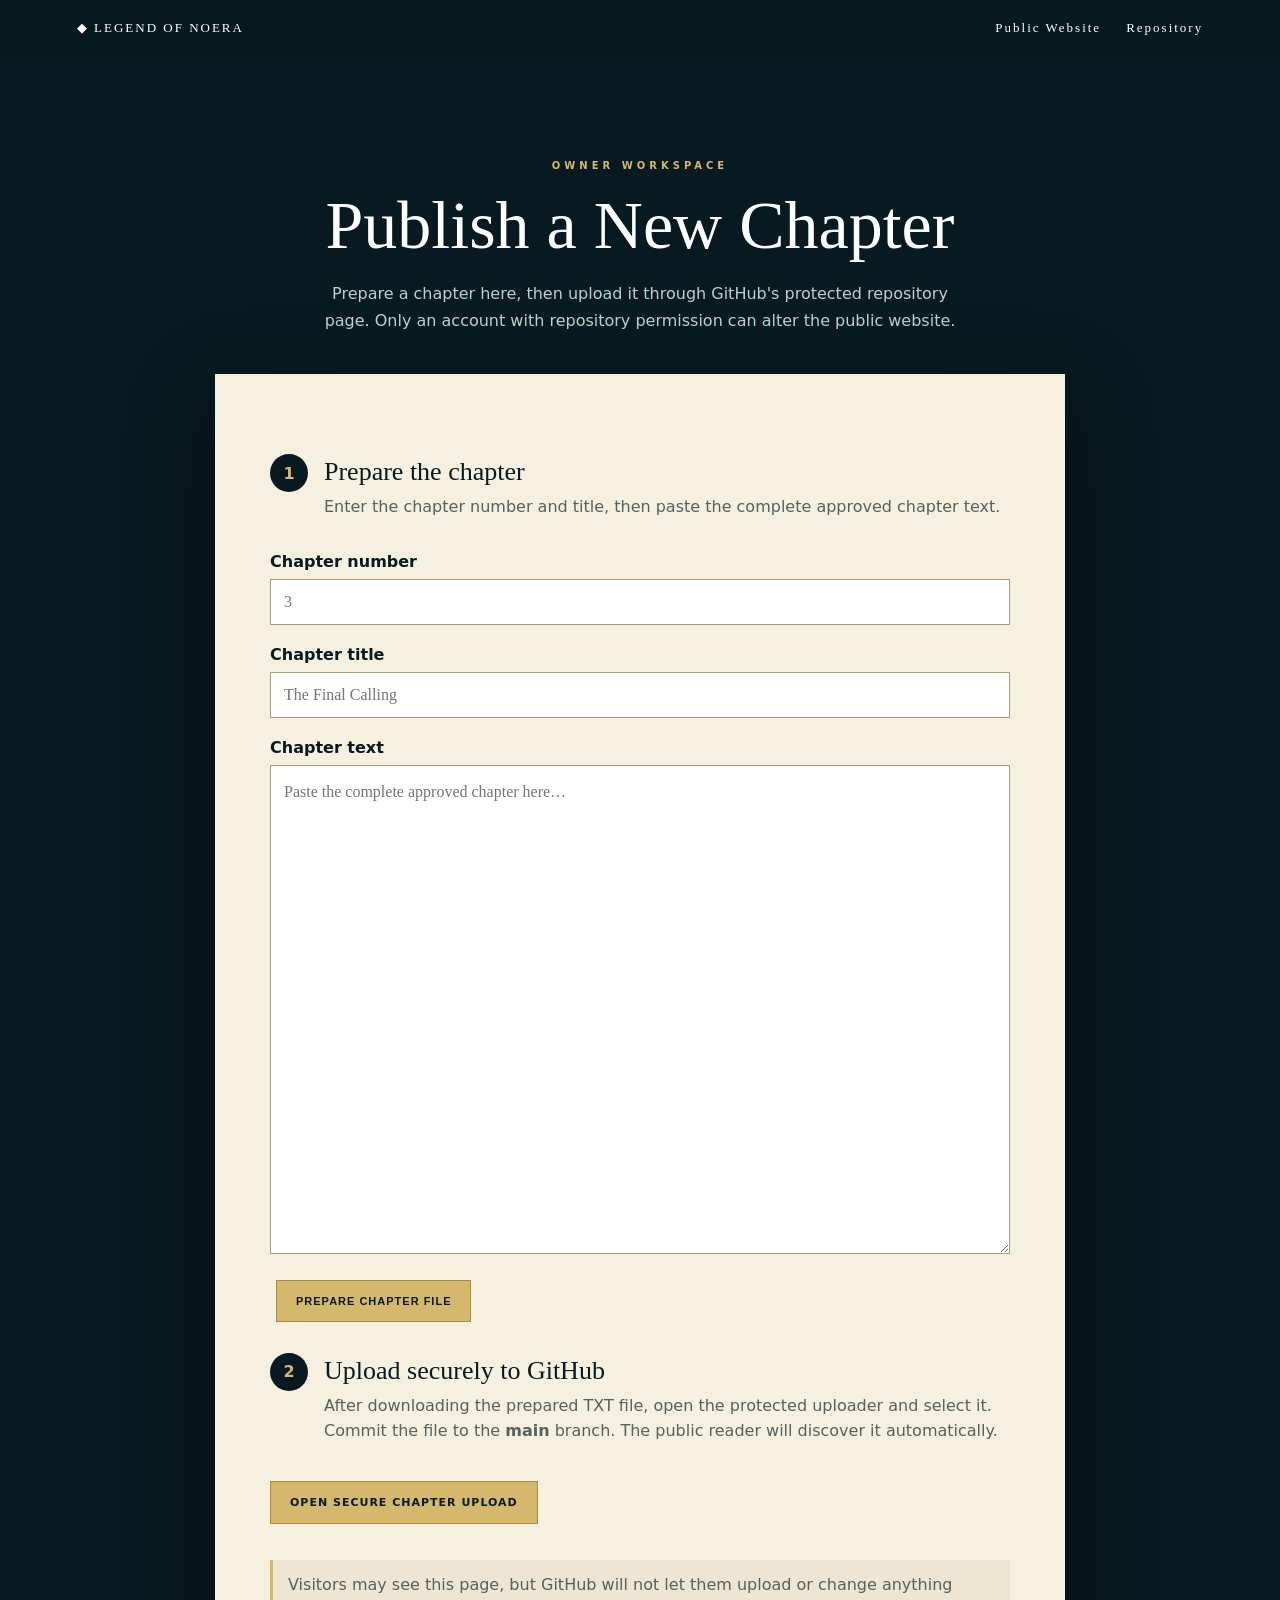
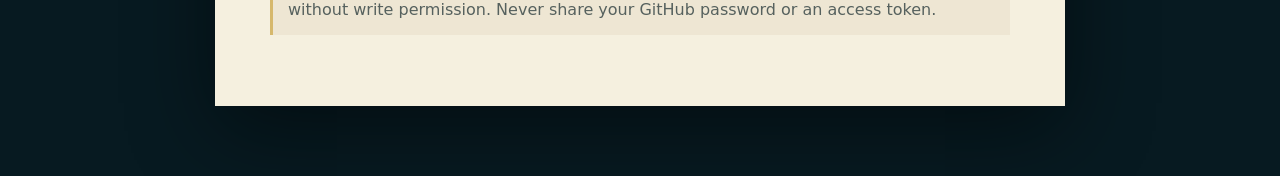
==== author.html @ ddcfcbd6 "Add author.html for the author publishing workflow" ====
<!doctype html>
<html lang="en"><head><meta charset="utf-8"><meta name="viewport" content="width=device-width,initial-scale=1"><meta name="theme-color" content="#071a21"><title>Author Workspace — Legend of Noera</title><link rel="stylesheet" href="styles.css"><link rel="stylesheet" href="author.css"></head>
<body class="author-page"><header><a href="index.html">◆ LEGEND OF NOERA</a><nav><a href="index.html">Public Website</a><a href="https://github.com/jongpogi87/Legend-Of-Noera">Repository</a></nav></header>
<main class="author-shell"><section class="author-hero"><p class="eyebrow">OWNER WORKSPACE</p><h1>Publish a New Chapter</h1><p>Prepare a chapter here, then upload it through GitHub's protected repository page. Only an account with repository permission can alter the public website.</p></section>
<section class="author-panel"><div class="author-step"><b>1</b><div><h2>Prepare the chapter</h2><p>Enter the chapter number and title, then paste the complete approved chapter text.</p></div></div>
<label>Chapter number<input id="author-number" type="number" min="3" step="1" placeholder="3"></label><label>Chapter title<input id="author-title" type="text" placeholder="The Final Calling"></label><label>Chapter text<textarea id="author-text" rows="18" placeholder="Paste the complete approved chapter here…"></textarea></label><p id="author-message" role="status"></p><button id="download-chapter" class="author-action" type="button">Prepare Chapter File</button>
<div class="author-step"><b>2</b><div><h2>Upload securely to GitHub</h2><p>After downloading the prepared TXT file, open the protected uploader and select it. Commit the file to the <strong>main</strong> branch. The public reader will discover it automatically.</p></div></div><a class="author-action upload-link" href="https://github.com/jongpogi87/Legend-Of-Noera/upload/main" target="_blank" rel="noopener">Open Secure Chapter Upload</a>
<p class="author-note">Visitors may see this page, but GitHub will not let them upload or change anything without write permission. Never share your GitHub password or an access token.</p></section></main>
<script>const numberInput=document.querySelector("#author-number"),titleInput=document.querySelector("#author-title"),textInput=document.querySelector("#author-text"),message=document.querySelector("#author-message");document.querySelector("#download-chapter").addEventListener("click",()=>{const number=Number(numberInput.value),title=titleInput.value.trim(),body=textInput.value.trim();if(!Number.isInteger(number)||number<3||!title||!body){message.textContent="Please provide the chapter number, title, and complete chapter text.";return}const contents="CHAPTER "+number+": "+title+"\n\n"+body+"\n",blob=new Blob([contents],{type:"text/plain;charset=utf-8"}),link=document.createElement("a");link.href=URL.createObjectURL(blob);link.download="chapter-"+number+".txt";link.click();URL.revokeObjectURL(link.href);message.textContent="chapter-"+number+".txt is ready. Continue to the secure GitHub upload below."});</script></body></html>
---- styles.css ----
:root{--ink:#071a21;--gold:#d6b86c;--cream:#f5f0df}*{box-sizing:border-box}html{scroll-behavior:smooth}body{margin:0;background:var(--cream);color:var(--ink);font-family:system-ui,sans-serif}header{position:fixed;z-index:5;inset:0 0 auto;display:flex;justify-content:space-between;padding:20px 6vw;background:#06191eee}header a{color:white;text-decoration:none;font:13px Georgia;letter-spacing:2px}nav{display:flex;gap:25px}.hero{min-height:100svh;display:grid;place-items:center;text-align:center;color:white;padding:100px 22px 40px;background:radial-gradient(circle at 50% 28%,#9be5be55,transparent 18%),linear-gradient(130deg,#06181f 0 47%,#b58b55 50%,#12383d 53%,#071920 100%)}.auret{font-size:100px;color:#ffe99b;text-shadow:0 0 30px #baffcb}.eyebrow{color:var(--gold)!important;font-size:10px!important;font-weight:bold!important;letter-spacing:4px}.hero h1{font:clamp(55px,10vw,110px)/.8 Georgia;margin:25px}.hero h1 span{font-size:.55em;letter-spacing:10px}.lead{max-width:700px;font:italic 20px/1.6 Georgia}.button,.ghost,button{display:inline-block;padding:13px 18px;margin:6px;text-decoration:none;text-transform:uppercase;letter-spacing:1px;font-size:11px;font-weight:bold;cursor:pointer}.button,.books button{background:var(--gold);color:var(--ink);border:1px solid var(--gold)}.ghost{color:white;border:1px solid #ffffff77}.light,.dark,.read{padding:100px max(22px,9vw)}.center{text-align:center}.center>p{max-width:760px;margin:16px auto;font:18px/1.8 Georgia;color:#425a5c}.center h2{font:clamp(35px,5vw,60px)/1.1 Georgia;max-width:850px;margin:15px auto 35px}.dark{background:var(--ink);color:white}.cards,.books{display:grid;grid-template-columns:repeat(3,1fr);gap:22px;margin:50px auto 0;max-width:1100px;text-align:left}.cards article,.books article{padding:35px;border:1px solid #ffffff22;background:#ffffff08}.cards h3,.books h3{font:30px Georgia}.cards p,.books p{color:#bcd0cc;line-height:1.7}.cards b,.books b{font-size:10px;letter-spacing:2px;color:var(--gold)}.read{background:#e9dfc5}.books{grid-template-columns:repeat(2,1fr)}.books article{background:#0b262c;color:white}.volumes{max-width:800px;margin:auto;text-align:left}.volumes p{border-bottom:1px solid #b8ab88;padding:17px;font:20px Georgia}.volumes b{display:inline-block;width:50px;color:#9f813e}.volumes small{float:right;text-transform:uppercase;letter-spacing:2px;color:#71807c}footer{text-align:center;padding:55px;background:#06191e;color:white}dialog{width:min(820px,100%);height:94svh;border:0;padding:0;background:#fbf8ee}dialog::backdrop{background:#021014dd}.reader-head{display:flex;justify-content:space-between;padding:20px 28px;background:var(--ink);color:white}.reader-head h2{font:28px Georgia;margin:8px 0}.reader-head button{background:none;border:0;color:white;font-size:34px}.audio{padding:10px 20px;background:#eee6d3}.audio select,.audio button,.pager button{padding:9px;border:1px solid #a89c7c;background:white}.audio button{margin:2px}.audio #listen{background:var(--gold)}#page-text{height:calc(94svh - 220px);overflow:auto;padding:30px max(22px,7vw);font:18px/1.8 Georgia;white-space:pre-wrap}.pager{display:flex;justify-content:space-between;align-items:center;padding:10px 20px;background:#eee6d3}@media(max-width:700px){nav{display:none}.cards,.books{grid-template-columns:1fr}.light,.dark,.read{padding:75px 22px}.hero h1 span{letter-spacing:6px}.volumes small{float:none;display:block;margin:5px 0 0 50px}#page-text{font-size:17px}.audio{padding:8px}.audio select{max-width:145px}}
---- author.css ----
.author-page{background:#071a21;min-height:100vh}.author-shell{padding:110px 20px 70px}.author-hero,.author-panel{max-width:850px;margin:auto}.author-hero{color:white;text-align:center;padding:40px 0}.author-hero h1{font:clamp(40px,7vw,68px) Georgia;margin:15px}.author-hero>p:last-child{max-width:650px;margin:auto;color:#bcd0cc;line-height:1.7}.author-panel{background:#f5f0df;padding:clamp(22px,6vw,55px);box-shadow:0 25px 80px #0007}.author-panel label{display:block;margin:20px 0;font-weight:700}.author-panel input,.author-panel textarea{display:block;width:100%;margin-top:8px;padding:13px;border:1px solid #a89c7c;background:#fff;font:16px Georgia}.author-panel textarea{resize:vertical;line-height:1.6}.author-step{display:flex;gap:16px;align-items:flex-start;margin:25px 0}.author-step>b{display:grid;place-items:center;flex:0 0 38px;height:38px;border-radius:50%;background:#071a21;color:#d6b86c}.author-step h2{font:26px Georgia;margin:3px 0}.author-step p{margin:7px 0;color:#56615e;line-height:1.6}.author-action{display:inline-block;padding:14px 19px!important;background:#d6b86c!important;color:#071a21!important;border:1px solid #a88b47!important;text-decoration:none;text-transform:uppercase;letter-spacing:1px;font-size:11px;font-weight:bold}.upload-link{margin:5px 0 20px}.author-note{border-left:3px solid #d6b86c;padding:12px 15px;color:#56615e;line-height:1.6;background:#eee6d3}#author-message{color:#476b59;font-weight:700}
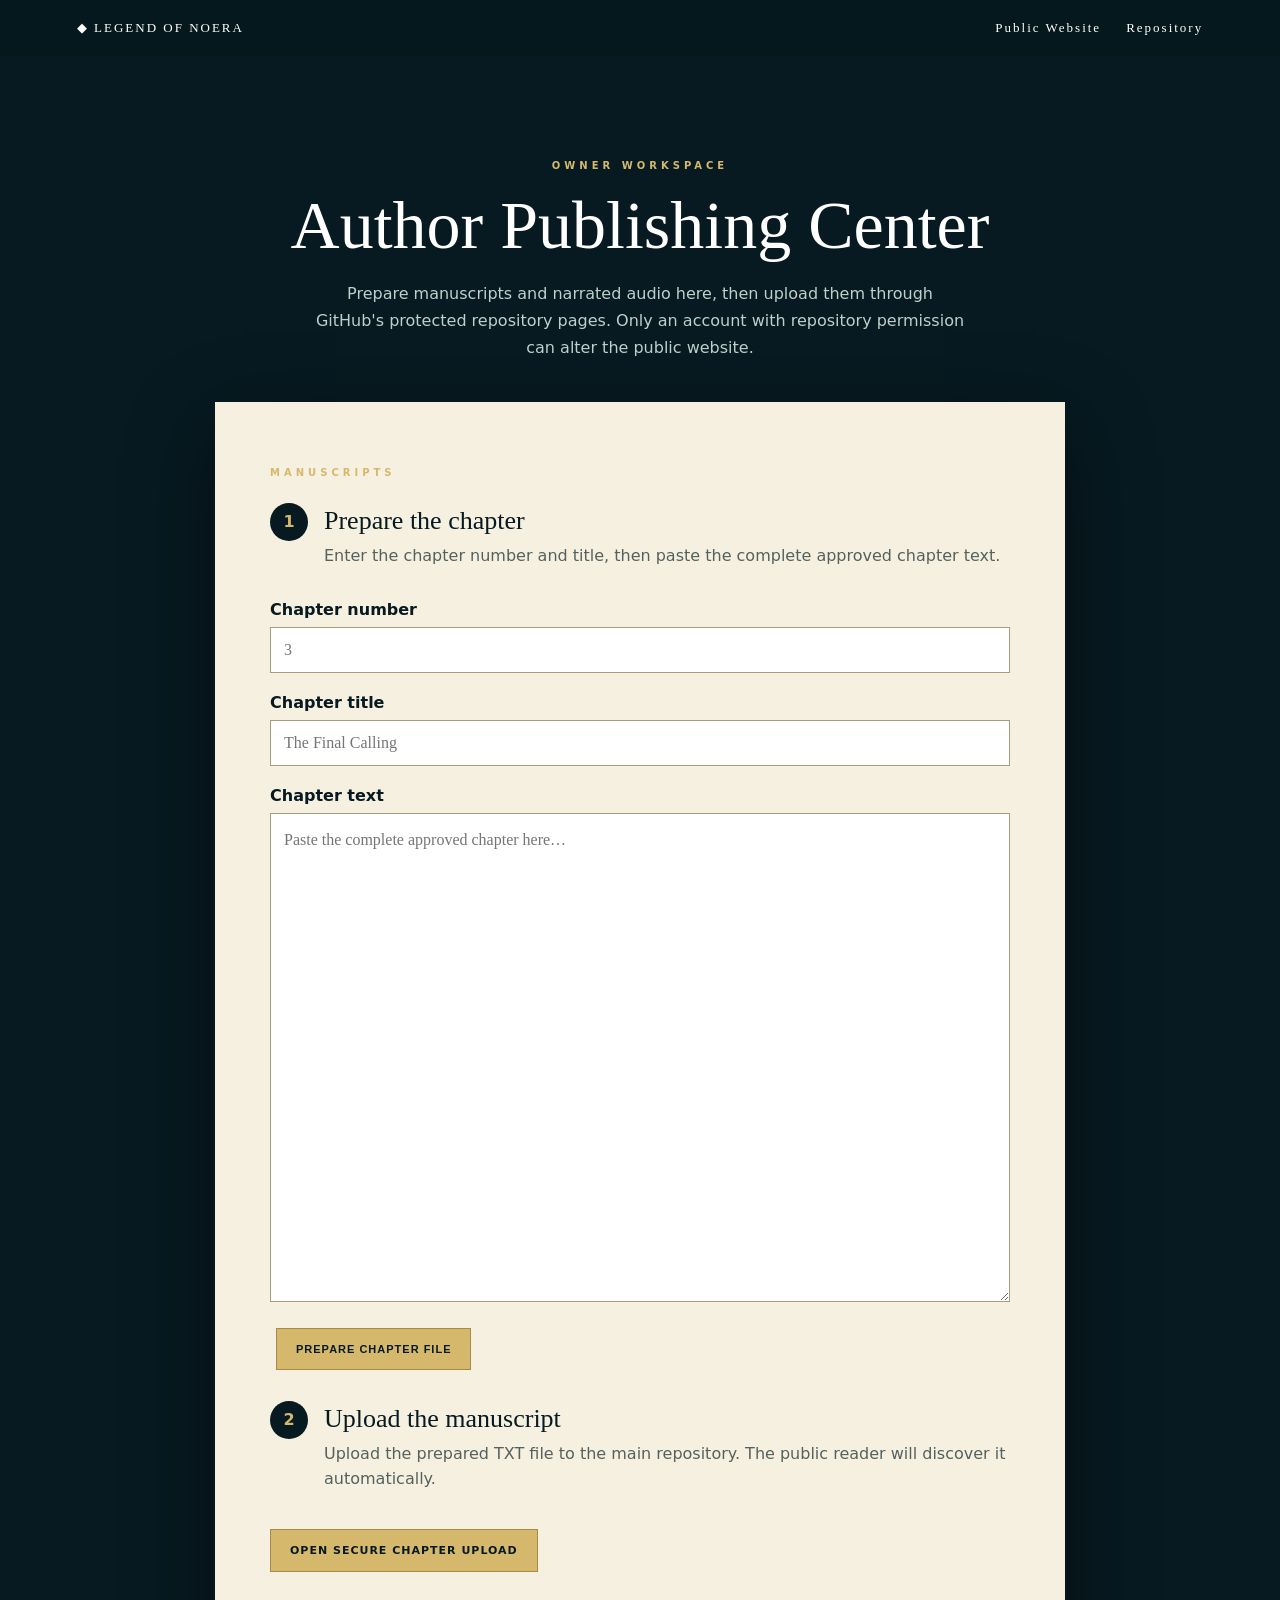
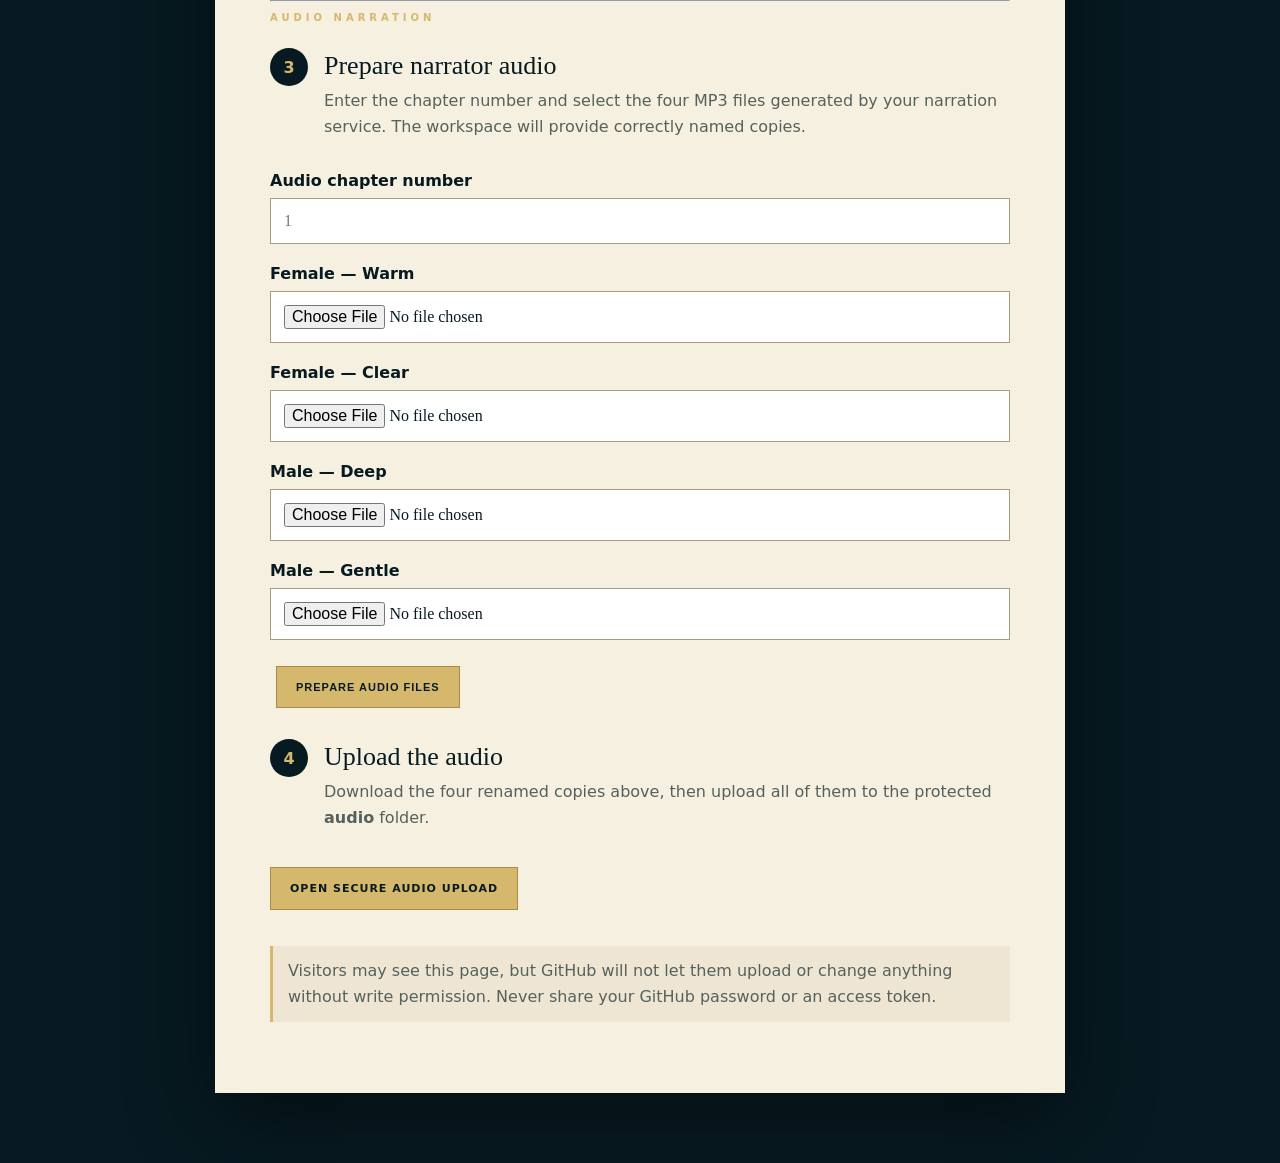
==== commit dcaa9d26: "Add manuscript and audio publishing tools" ====
--- a/author.html
+++ b/author.html
@@ -1,9 +1,96 @@
 <!doctype html>
-<html lang="en"><head><meta charset="utf-8"><meta name="viewport" content="width=device-width,initial-scale=1"><meta name="theme-color" content="#071a21"><title>Author Workspace — Legend of Noera</title><link rel="stylesheet" href="styles.css"><link rel="stylesheet" href="author.css"></head>
-<body class="author-page"><header><a href="index.html">◆ LEGEND OF NOERA</a><nav><a href="index.html">Public Website</a><a href="https://github.com/jongpogi87/Legend-Of-Noera">Repository</a></nav></header>
-<main class="author-shell"><section class="author-hero"><p class="eyebrow">OWNER WORKSPACE</p><h1>Publish a New Chapter</h1><p>Prepare a chapter here, then upload it through GitHub's protected repository page. Only an account with repository permission can alter the public website.</p></section>
-<section class="author-panel"><div class="author-step"><b>1</b><div><h2>Prepare the chapter</h2><p>Enter the chapter number and title, then paste the complete approved chapter text.</p></div></div>
-<label>Chapter number<input id="author-number" type="number" min="3" step="1" placeholder="3"></label><label>Chapter title<input id="author-title" type="text" placeholder="The Final Calling"></label><label>Chapter text<textarea id="author-text" rows="18" placeholder="Paste the complete approved chapter here…"></textarea></label><p id="author-message" role="status"></p><button id="download-chapter" class="author-action" type="button">Prepare Chapter File</button>
-<div class="author-step"><b>2</b><div><h2>Upload securely to GitHub</h2><p>After downloading the prepared TXT file, open the protected uploader and select it. Commit the file to the <strong>main</strong> branch. The public reader will discover it automatically.</p></div></div><a class="author-action upload-link" href="https://github.com/jongpogi87/Legend-Of-Noera/upload/main" target="_blank" rel="noopener">Open Secure Chapter Upload</a>
-<p class="author-note">Visitors may see this page, but GitHub will not let them upload or change anything without write permission. Never share your GitHub password or an access token.</p></section></main>
-<script>const numberInput=document.querySelector("#author-number"),titleInput=document.querySelector("#author-title"),textInput=document.querySelector("#author-text"),message=document.querySelector("#author-message");document.querySelector("#download-chapter").addEventListener("click",()=>{const number=Number(numberInput.value),title=titleInput.value.trim(),body=textInput.value.trim();if(!Number.isInteger(number)||number<3||!title||!body){message.textContent="Please provide the chapter number, title, and complete chapter text.";return}const contents="CHAPTER "+number+": "+title+"\n\n"+body+"\n",blob=new Blob([contents],{type:"text/plain;charset=utf-8"}),link=document.createElement("a");link.href=URL.createObjectURL(blob);link.download="chapter-"+number+".txt";link.click();URL.revokeObjectURL(link.href);message.textContent="chapter-"+number+".txt is ready. Continue to the secure GitHub upload below."});</script></body></html>
+<html lang="en">
+<head>
+  <meta charset="utf-8">
+  <meta name="viewport" content="width=device-width,initial-scale=1">
+  <meta name="theme-color" content="#071a21">
+  <title>Author Workspace — Legend of Noera</title>
+  <link rel="stylesheet" href="styles.css">
+  <link rel="stylesheet" href="author.css">
+  <link rel="stylesheet" href="author-audio.css">
+</head>
+<body class="author-page">
+  <header><a href="index.html">◆ LEGEND OF NOERA</a><nav><a href="index.html">Public Website</a><a href="https://github.com/jongpogi87/Legend-Of-Noera">Repository</a></nav></header>
+  <main class="author-shell">
+    <section class="author-hero">
+      <p class="eyebrow">OWNER WORKSPACE</p>
+      <h1>Author Publishing Center</h1>
+      <p>Prepare manuscripts and narrated audio here, then upload them through GitHub's protected repository pages. Only an account with repository permission can alter the public website.</p>
+    </section>
+    <section class="author-panel">
+      <p class="eyebrow">MANUSCRIPTS</p>
+      <div class="author-step"><b>1</b><div><h2>Prepare the chapter</h2><p>Enter the chapter number and title, then paste the complete approved chapter text.</p></div></div>
+      <label>Chapter number<input id="author-number" type="number" min="3" step="1" placeholder="3"></label>
+      <label>Chapter title<input id="author-title" type="text" placeholder="The Final Calling"></label>
+      <label>Chapter text<textarea id="author-text" rows="18" placeholder="Paste the complete approved chapter here…"></textarea></label>
+      <p id="author-message" role="status"></p>
+      <button id="download-chapter" class="author-action" type="button">Prepare Chapter File</button>
+      <div class="author-step"><b>2</b><div><h2>Upload the manuscript</h2><p>Upload the prepared TXT file to the main repository. The public reader will discover it automatically.</p></div></div>
+      <a class="author-action upload-link" href="https://github.com/jongpogi87/Legend-Of-Noera/upload/main" target="_blank" rel="noopener">Open Secure Chapter Upload</a>
+
+      <hr class="author-divider">
+      <p class="eyebrow">AUDIO NARRATION</p>
+      <div class="author-step"><b>3</b><div><h2>Prepare narrator audio</h2><p>Enter the chapter number and select the four MP3 files generated by your narration service. The workspace will provide correctly named copies.</p></div></div>
+      <label>Audio chapter number<input id="audio-number" type="number" min="1" step="1" placeholder="1"></label>
+      <div class="audio-files">
+        <label>Female — Warm<input data-audio-profile="female-warm" type="file" accept=".mp3,audio/mpeg"></label>
+        <label>Female — Clear<input data-audio-profile="female-clear" type="file" accept=".mp3,audio/mpeg"></label>
+        <label>Male — Deep<input data-audio-profile="male-deep" type="file" accept=".mp3,audio/mpeg"></label>
+        <label>Male — Gentle<input data-audio-profile="male-gentle" type="file" accept=".mp3,audio/mpeg"></label>
+      </div>
+      <p id="audio-message" role="status"></p>
+      <button id="prepare-audio" class="author-action" type="button">Prepare Audio Files</button>
+      <div id="audio-downloads" class="audio-downloads"></div>
+      <div class="author-step"><b>4</b><div><h2>Upload the audio</h2><p>Download the four renamed copies above, then upload all of them to the protected <strong>audio</strong> folder.</p></div></div>
+      <a class="author-action upload-link" href="https://github.com/jongpogi87/Legend-Of-Noera/upload/main/audio" target="_blank" rel="noopener">Open Secure Audio Upload</a>
+      <p class="author-note">Visitors may see this page, but GitHub will not let them upload or change anything without write permission. Never share your GitHub password or an access token.</p>
+    </section>
+  </main>
+  <script>
+    const numberInput = document.querySelector("#author-number");
+    const titleInput = document.querySelector("#author-title");
+    const textInput = document.querySelector("#author-text");
+    const message = document.querySelector("#author-message");
+    document.querySelector("#download-chapter").addEventListener("click", () => {
+      const number = Number(numberInput.value);
+      const title = titleInput.value.trim();
+      const body = textInput.value.trim();
+      if (!Number.isInteger(number) || number < 3 || !title || !body) {
+        message.textContent = "Please provide the chapter number, title, and complete chapter text.";
+        return;
+      }
+      const contents = "CHAPTER " + number + ": " + title + "\n\n" + body + "\n";
+      const link = document.createElement("a");
+      link.href = URL.createObjectURL(new Blob([contents], { type: "text/plain;charset=utf-8" }));
+      link.download = "chapter-" + number + ".txt";
+      link.click();
+      message.textContent = "chapter-" + number + ".txt is ready. Continue to the secure GitHub upload.";
+    });
+    document.querySelector("#prepare-audio").addEventListener("click", () => {
+      const chapter = Number(document.querySelector("#audio-number").value);
+      const inputs = [...document.querySelectorAll("[data-audio-profile]")];
+      const status = document.querySelector("#audio-message");
+      const downloads = document.querySelector("#audio-downloads");
+      downloads.replaceChildren();
+      if (!Number.isInteger(chapter) || chapter < 1) {
+        status.textContent = "Please enter a valid chapter number.";
+        return;
+      }
+      if (inputs.some((input) => !input.files[0])) {
+        status.textContent = "Please select all four MP3 narrator files.";
+        return;
+      }
+      inputs.forEach((input) => {
+        const profile = input.dataset.audioProfile;
+        const link = document.createElement("a");
+        link.href = URL.createObjectURL(input.files[0]);
+        link.download = "chapter-" + chapter + "-" + profile + ".mp3";
+        link.textContent = "Download " + profile.replace("-", " — ");
+        link.className = "audio-download";
+        downloads.append(link);
+      });
+      status.textContent = "The four files are ready. Download each renamed copy, then continue to the secure audio upload.";
+    });
+  </script>
+</body>
+</html>
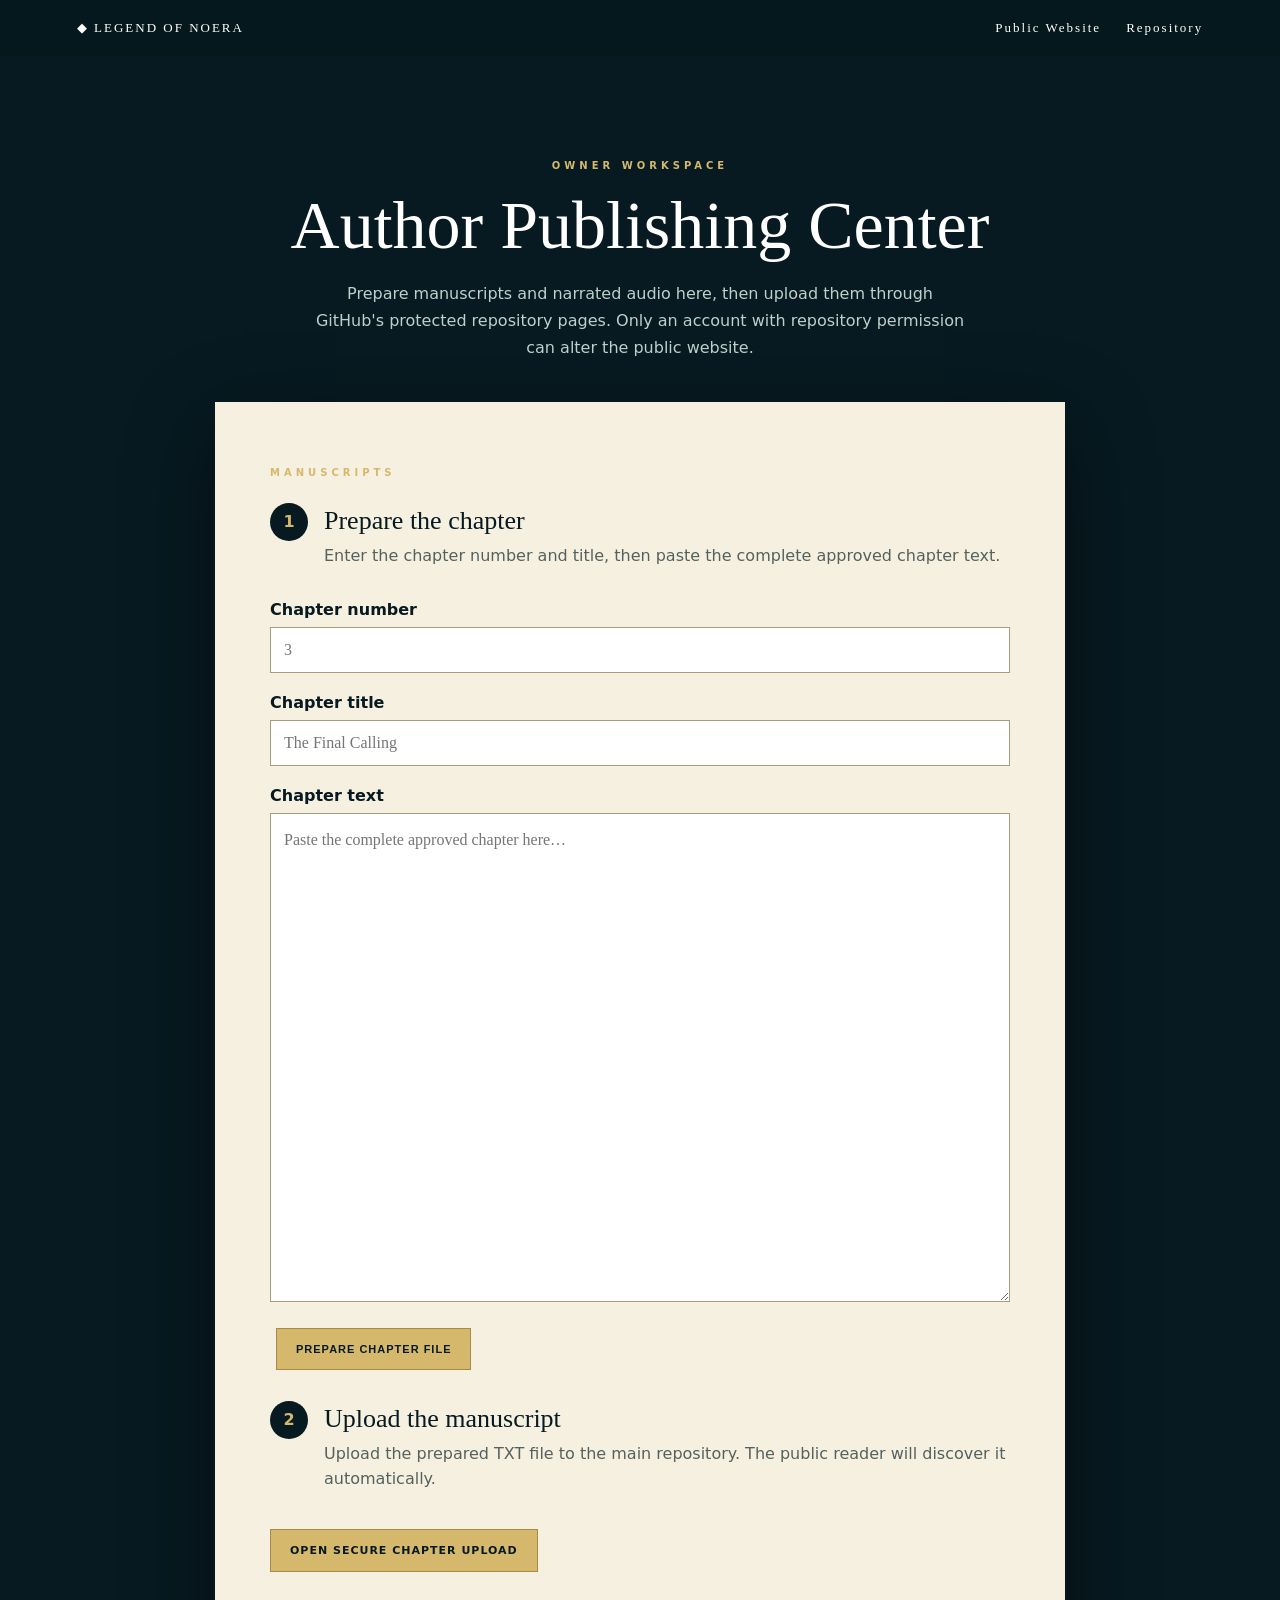
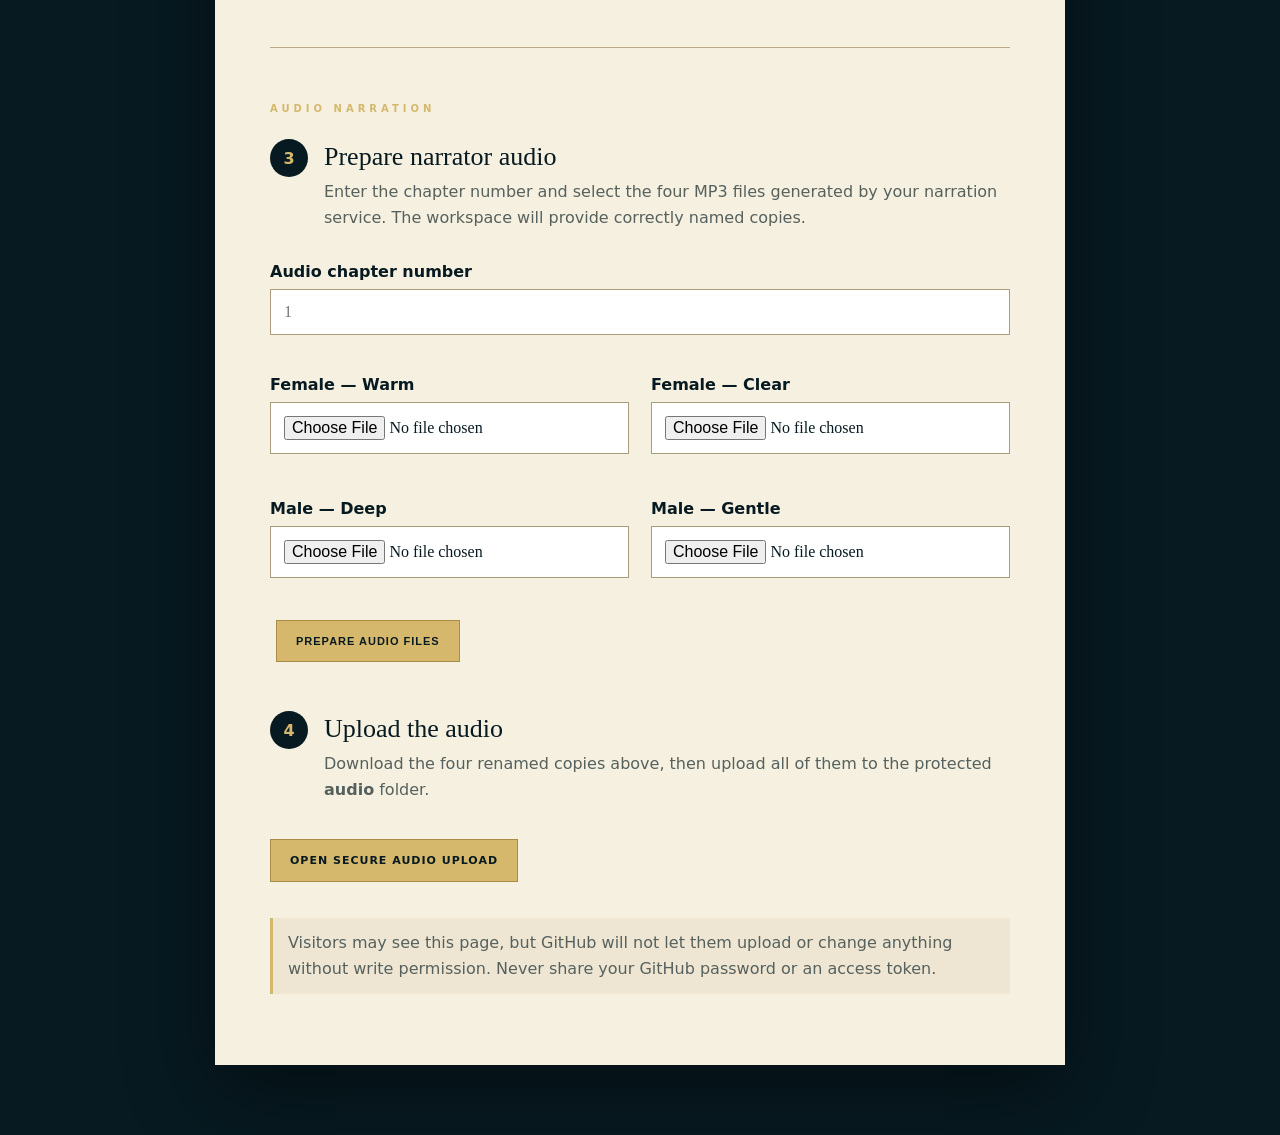
==== commit f7d954ed: "Add Ausome Dad copyright notice to author.html" ====
--- a/author.html
+++ b/author.html
@@ -59,7 +59,7 @@
         message.textContent = "Please provide the chapter number, title, and complete chapter text.";
         return;
       }
-      const contents = "CHAPTER " + number + ": " + title + "\n\n" + body + "\n";
+      const contents = "CHAPTER " + number + ": " + title + "\n\n" + body + "\n\nCopyright © 2026 Freddie P. Dela Rama Jr., writing as “Ausome Dad.”\nAll rights reserved.\n";
       const link = document.createElement("a");
       link.href = URL.createObjectURL(new Blob([contents], { type: "text/plain;charset=utf-8" }));
       link.download = "chapter-" + number + ".txt";
--- a/author-audio.css
+++ b/author-audio.css
@@ -0,0 +1,7 @@
+.author-divider{border:0;border-top:1px solid #b8ab88;margin:55px 0}
+.audio-files{display:grid;grid-template-columns:1fr 1fr;gap:5px 22px}
+.audio-downloads{display:grid;grid-template-columns:1fr 1fr;gap:10px;margin:18px 0}
+.audio-download{display:block;padding:12px;background:#0b262c;color:white;text-decoration:none;font-size:13px}
+.audio-download:hover{background:#164a43}
+#audio-message{color:#476b59;font-weight:700}
+@media(max-width:650px){.audio-files,.audio-downloads{grid-template-columns:1fr}}
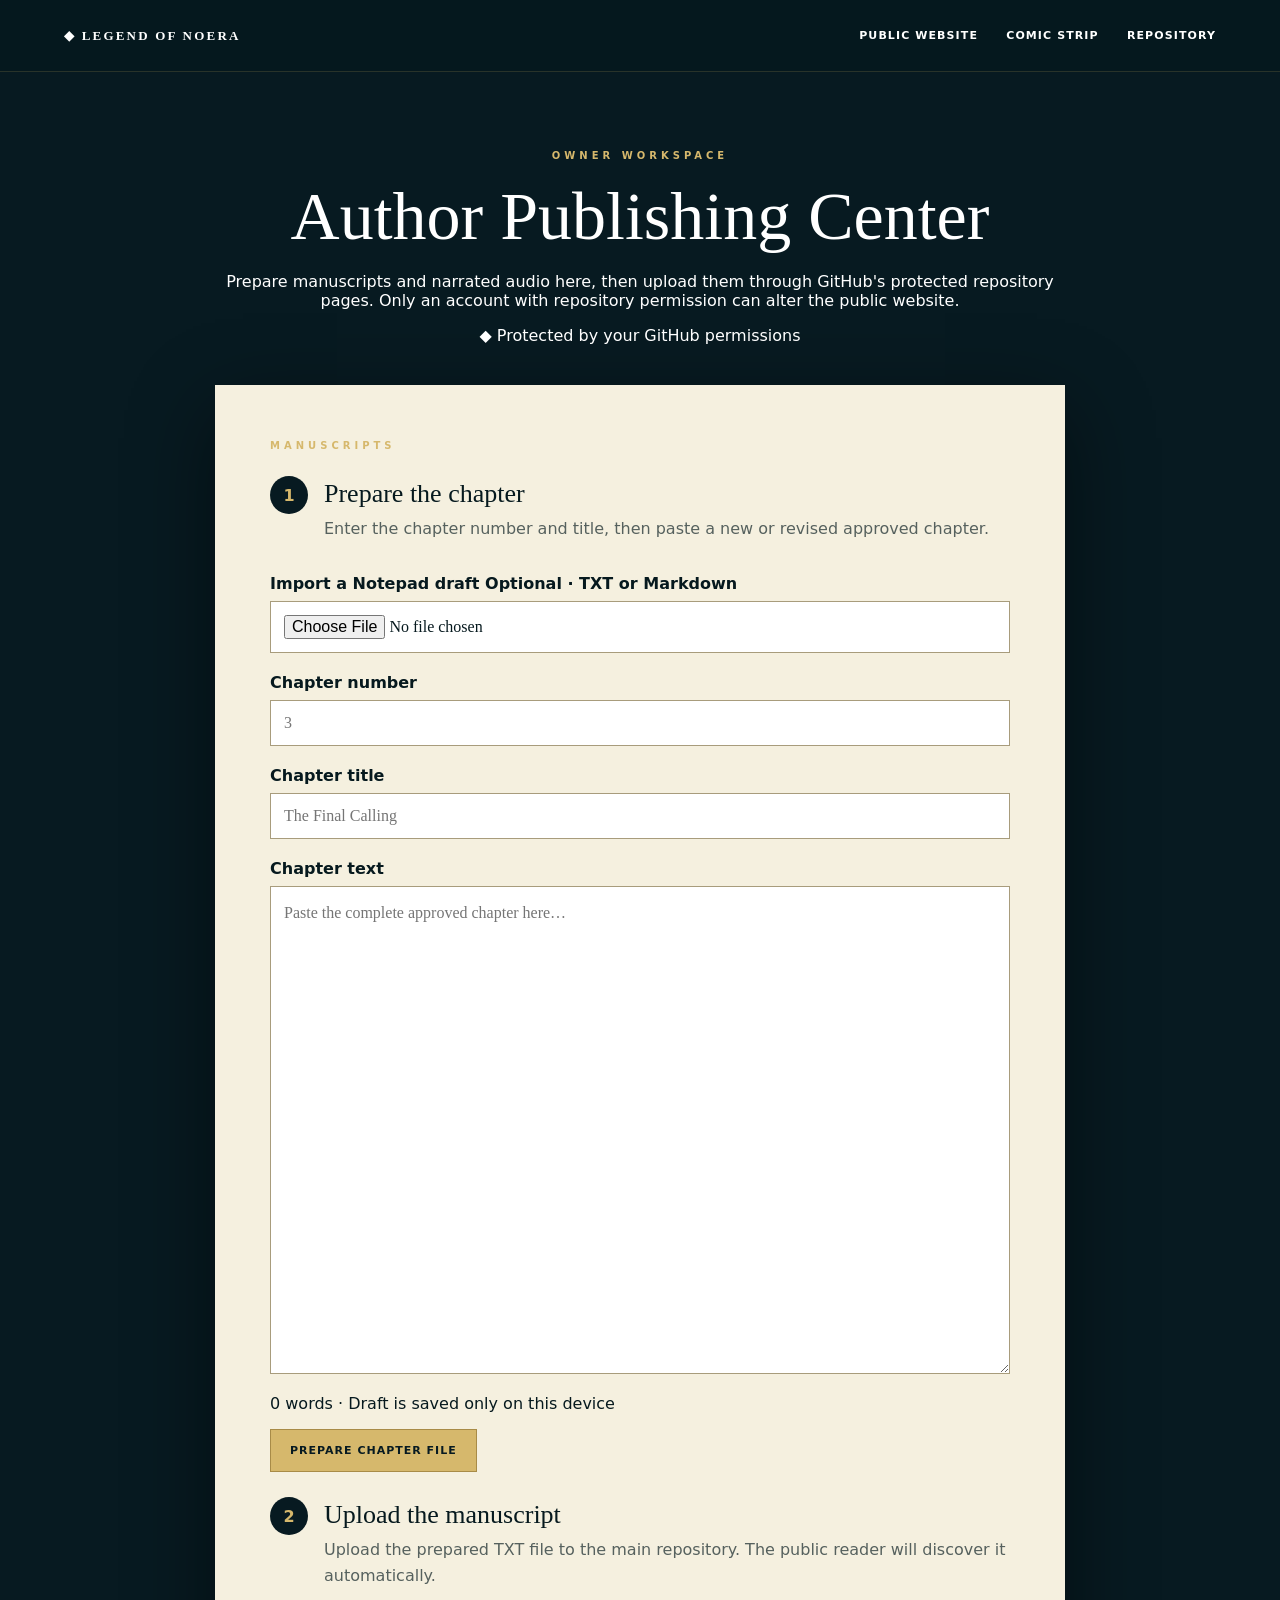
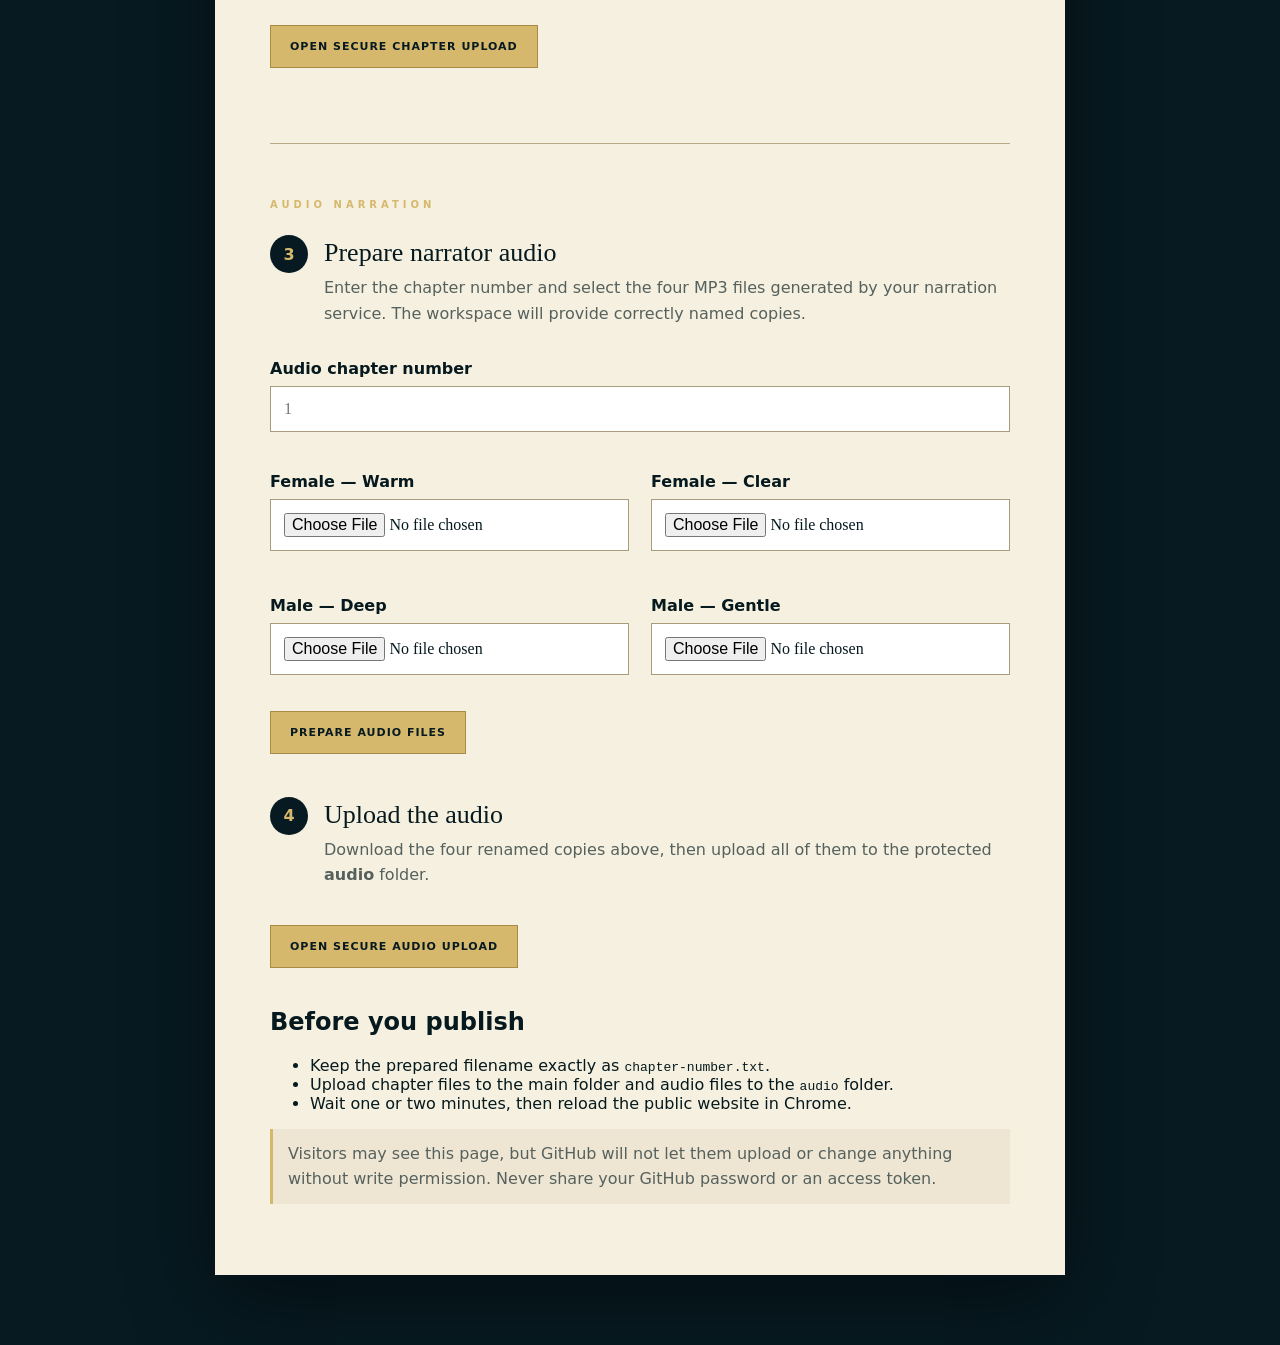
==== commit e4f17743: "Improve the author publishing workspace" ====
--- a/author.html
+++ b/author.html
@@ -4,25 +4,29 @@
   <meta charset="utf-8">
   <meta name="viewport" content="width=device-width,initial-scale=1">
   <meta name="theme-color" content="#071a21">
+  <meta name="description" content="Private publishing tools for the author of Legend of Noera.">
   <title>Author Workspace — Legend of Noera</title>
-  <link rel="stylesheet" href="styles.css">
-  <link rel="stylesheet" href="author.css">
-  <link rel="stylesheet" href="author-audio.css">
+  <link rel="stylesheet" href="styles.css?v=20260713-2">
+  <link rel="stylesheet" href="author.css?v=20260713-2">
+  <link rel="stylesheet" href="author-audio.css?v=20260713-2">
 </head>
 <body class="author-page">
-  <header><a href="index.html">◆ LEGEND OF NOERA</a><nav><a href="index.html">Public Website</a><a href="https://github.com/jongpogi87/Legend-Of-Noera">Repository</a></nav></header>
+  <header><a href="index.html">◆ LEGEND OF NOERA</a><nav><a href="index.html">Public Website</a><a href="comic.html">Comic Strip</a><a href="https://github.com/jongpogi87/Legend-Of-Noera">Repository</a></nav></header>
   <main class="author-shell">
     <section class="author-hero">
       <p class="eyebrow">OWNER WORKSPACE</p>
       <h1>Author Publishing Center</h1>
       <p>Prepare manuscripts and narrated audio here, then upload them through GitHub's protected repository pages. Only an account with repository permission can alter the public website.</p>
+      <div class="owner-badge">◆ Protected by your GitHub permissions</div>
     </section>
     <section class="author-panel">
       <p class="eyebrow">MANUSCRIPTS</p>
-      <div class="author-step"><b>1</b><div><h2>Prepare the chapter</h2><p>Enter the chapter number and title, then paste the complete approved chapter text.</p></div></div>
-      <label>Chapter number<input id="author-number" type="number" min="3" step="1" placeholder="3"></label>
+      <div class="author-step"><b>1</b><div><h2>Prepare the chapter</h2><p>Enter the chapter number and title, then paste a new or revised approved chapter.</p></div></div>
+      <label class="import-label">Import a Notepad draft <span>Optional · TXT or Markdown</span><input id="author-import" type="file" accept=".txt,.md,text/plain,text/markdown"></label>
+      <label>Chapter number<input id="author-number" type="number" min="1" step="1" placeholder="3"></label>
       <label>Chapter title<input id="author-title" type="text" placeholder="The Final Calling"></label>
       <label>Chapter text<textarea id="author-text" rows="18" placeholder="Paste the complete approved chapter here…"></textarea></label>
+      <p id="author-count" class="author-count">0 words · Draft is saved only on this device</p>
       <p id="author-message" role="status"></p>
       <button id="download-chapter" class="author-action" type="button">Prepare Chapter File</button>
       <div class="author-step"><b>2</b><div><h2>Upload the manuscript</h2><p>Upload the prepared TXT file to the main repository. The public reader will discover it automatically.</p></div></div>
@@ -43,6 +47,14 @@
       <div id="audio-downloads" class="audio-downloads"></div>
       <div class="author-step"><b>4</b><div><h2>Upload the audio</h2><p>Download the four renamed copies above, then upload all of them to the protected <strong>audio</strong> folder.</p></div></div>
       <a class="author-action upload-link" href="https://github.com/jongpogi87/Legend-Of-Noera/upload/main/audio" target="_blank" rel="noopener">Open Secure Audio Upload</a>
+      <div class="publishing-checklist">
+        <h2>Before you publish</h2>
+        <ul>
+          <li>Keep the prepared filename exactly as <code>chapter-number.txt</code>.</li>
+          <li>Upload chapter files to the main folder and audio files to the <code>audio</code> folder.</li>
+          <li>Wait one or two minutes, then reload the public website in Chrome.</li>
+        </ul>
+      </div>
       <p class="author-note">Visitors may see this page, but GitHub will not let them upload or change anything without write permission. Never share your GitHub password or an access token.</p>
     </section>
   </main>
@@ -51,11 +63,59 @@
     const titleInput = document.querySelector("#author-title");
     const textInput = document.querySelector("#author-text");
     const message = document.querySelector("#author-message");
+    const count = document.querySelector("#author-count");
+    const importInput = document.querySelector("#author-import");
+    const draftKey = "noeraAuthorDraft";
+
+    function updateCount() {
+      const words = textInput.value.trim() ? textInput.value.trim().split(/\s+/).length : 0;
+      count.textContent = words.toLocaleString() + " words · Draft is saved only on this device";
+    }
+
+    function saveDraft() {
+      try {
+        localStorage.setItem(draftKey, JSON.stringify({ number: numberInput.value, title: titleInput.value, text: textInput.value }));
+      } catch {}
+      updateCount();
+    }
+
+    try {
+      const saved = JSON.parse(localStorage.getItem(draftKey) || "null");
+      if (saved) {
+        numberInput.value = saved.number || "";
+        titleInput.value = saved.title || "";
+        textInput.value = saved.text || "";
+      }
+    } catch {}
+    updateCount();
+    [numberInput, titleInput, textInput].forEach((input) => input.addEventListener("input", saveDraft));
+
+    importInput.addEventListener("change", async () => {
+      const file = importInput.files[0];
+      if (!file) return;
+      try {
+        const imported = (await file.text()).replace(/^\uFEFF/, "");
+        const firstLine = imported.split(/\r?\n/).find((line) => line.trim()) || "";
+        const chapterMatch = firstLine.match(/chapter\s+(\d+)\s*[:\-]?\s*(.*)/i);
+        if (chapterMatch) {
+          numberInput.value = chapterMatch[1];
+          if (!titleInput.value && chapterMatch[2]) titleInput.value = chapterMatch[2].trim();
+          textInput.value = imported.replace(firstLine, "").trimStart();
+        } else {
+          textInput.value = imported;
+        }
+        saveDraft();
+        message.textContent = file.name + " was imported. Review it before preparing the chapter file.";
+      } catch {
+        message.textContent = "The draft could not be read. Please save it as a UTF-8 TXT file and try again.";
+      }
+    });
+
     document.querySelector("#download-chapter").addEventListener("click", () => {
       const number = Number(numberInput.value);
       const title = titleInput.value.trim();
       const body = textInput.value.trim();
-      if (!Number.isInteger(number) || number < 3 || !title || !body) {
+      if (!Number.isInteger(number) || number < 1 || !title || !body) {
         message.textContent = "Please provide the chapter number, title, and complete chapter text.";
         return;
       }
--- a/styles.css
+++ b/styles.css
@@ -1 +1,143 @@
-:root{--ink:#071a21;--gold:#d6b86c;--cream:#f5f0df}*{box-sizing:border-box}html{scroll-behavior:smooth}body{margin:0;background:var(--cream);color:var(--ink);font-family:system-ui,sans-serif}header{position:fixed;z-index:5;inset:0 0 auto;display:flex;justify-content:space-between;padding:20px 6vw;background:#06191eee}header a{color:white;text-decoration:none;font:13px Georgia;letter-spacing:2px}nav{display:flex;gap:25px}.hero{min-height:100svh;display:grid;place-items:center;text-align:center;color:white;padding:100px 22px 40px;background:radial-gradient(circle at 50% 28%,#9be5be55,transparent 18%),linear-gradient(130deg,#06181f 0 47%,#b58b55 50%,#12383d 53%,#071920 100%)}.auret{font-size:100px;color:#ffe99b;text-shadow:0 0 30px #baffcb}.eyebrow{color:var(--gold)!important;font-size:10px!important;font-weight:bold!important;letter-spacing:4px}.hero h1{font:clamp(55px,10vw,110px)/.8 Georgia;margin:25px}.hero h1 span{font-size:.55em;letter-spacing:10px}.lead{max-width:700px;font:italic 20px/1.6 Georgia}.button,.ghost,button{display:inline-block;padding:13px 18px;margin:6px;text-decoration:none;text-transform:uppercase;letter-spacing:1px;font-size:11px;font-weight:bold;cursor:pointer}.button,.books button{background:var(--gold);color:var(--ink);border:1px solid var(--gold)}.ghost{color:white;border:1px solid #ffffff77}.light,.dark,.read{padding:100px max(22px,9vw)}.center{text-align:center}.center>p{max-width:760px;margin:16px auto;font:18px/1.8 Georgia;color:#425a5c}.center h2{font:clamp(35px,5vw,60px)/1.1 Georgia;max-width:850px;margin:15px auto 35px}.dark{background:var(--ink);color:white}.cards,.books{display:grid;grid-template-columns:repeat(3,1fr);gap:22px;margin:50px auto 0;max-width:1100px;text-align:left}.cards article,.books article{padding:35px;border:1px solid #ffffff22;background:#ffffff08}.cards h3,.books h3{font:30px Georgia}.cards p,.books p{color:#bcd0cc;line-height:1.7}.cards b,.books b{font-size:10px;letter-spacing:2px;color:var(--gold)}.read{background:#e9dfc5}.books{grid-template-columns:repeat(2,1fr)}.books article{background:#0b262c;color:white}.volumes{max-width:800px;margin:auto;text-align:left}.volumes p{border-bottom:1px solid #b8ab88;padding:17px;font:20px Georgia}.volumes b{display:inline-block;width:50px;color:#9f813e}.volumes small{float:right;text-transform:uppercase;letter-spacing:2px;color:#71807c}footer{text-align:center;padding:55px;background:#06191e;color:white}dialog{width:min(820px,100%);height:94svh;border:0;padding:0;background:#fbf8ee}dialog::backdrop{background:#021014dd}.reader-head{display:flex;justify-content:space-between;padding:20px 28px;background:var(--ink);color:white}.reader-head h2{font:28px Georgia;margin:8px 0}.reader-head button{background:none;border:0;color:white;font-size:34px}.audio{padding:10px 20px;background:#eee6d3}.audio select,.audio button,.pager button{padding:9px;border:1px solid #a89c7c;background:white}.audio button{margin:2px}.audio #listen{background:var(--gold)}#page-text{height:calc(94svh - 220px);overflow:auto;padding:30px max(22px,7vw);font:18px/1.8 Georgia;white-space:pre-wrap}.pager{display:flex;justify-content:space-between;align-items:center;padding:10px 20px;background:#eee6d3}@media(max-width:700px){nav{display:none}.cards,.books{grid-template-columns:1fr}.light,.dark,.read{padding:75px 22px}.hero h1 span{letter-spacing:6px}.volumes small{float:none;display:block;margin:5px 0 0 50px}#page-text{font-size:17px}.audio{padding:8px}.audio select{max-width:145px}}
+:root {
+  --ink: #06191e;
+  --ink-soft: #0c2b31;
+  --teal: #17464a;
+  --gold: #d6b86c;
+  --gold-bright: #f3dc92;
+  --cream: #f6f1e3;
+  --paper: #fffdf7;
+  --mist: #b9ceca;
+  --line: rgba(214, 184, 108, .34);
+  --shadow: 0 24px 70px rgba(0, 12, 16, .28);
+}
+
+* { box-sizing: border-box; }
+html { scroll-behavior: smooth; scroll-padding-top: 80px; }
+body { margin: 0; background: var(--cream); color: var(--ink); font-family: Inter, ui-sans-serif, system-ui, -apple-system, BlinkMacSystemFont, "Segoe UI", sans-serif; }
+a, button, select, input { -webkit-tap-highlight-color: transparent; }
+button, select, input, textarea { font: inherit; }
+button { touch-action: manipulation; }
+
+.skip-link { position: fixed; z-index: 100; top: 8px; left: 8px; transform: translateY(-160%); padding: 10px 14px; background: var(--gold); color: var(--ink); font-weight: 800; }
+.skip-link:focus { transform: none; }
+
+header { position: fixed; z-index: 20; inset: 0 0 auto; min-height: 72px; display: flex; align-items: center; justify-content: space-between; gap: 24px; padding: 15px clamp(18px, 5vw, 72px); background: rgba(6, 25, 30, .94); border-bottom: 1px solid rgba(214, 184, 108, .17); backdrop-filter: blur(14px); }
+header a { color: #fff; text-decoration: none; }
+.brand, header > a:first-child { flex: 0 0 auto; font: 700 13px/1 Georgia, serif; letter-spacing: 2.2px; }
+.brand span { color: var(--gold); }
+nav { display: flex; align-items: center; justify-content: flex-end; gap: clamp(14px, 2.2vw, 32px); }
+nav a { position: relative; padding: 9px 0; font-size: 11px; font-weight: 800; letter-spacing: 1.1px; text-transform: uppercase; white-space: nowrap; }
+nav a::after { content: ""; position: absolute; inset: auto 50% 2px; height: 1px; background: var(--gold); transition: inset .2s ease; }
+nav a:hover::after, nav a:focus-visible::after { inset-inline: 0; }
+nav .nav-read { padding: 10px 14px; color: var(--ink); background: var(--gold); }
+nav .nav-read::after { display: none; }
+
+.hero { position: relative; min-height: 100svh; isolation: isolate; display: grid; place-items: center; overflow: hidden; padding: 120px 22px 90px; color: #fff; text-align: center; background: linear-gradient(118deg, #06191e 0 42%, #17353a 52%, #0a2028 100%); }
+.hero::before { content: ""; position: absolute; z-index: -2; inset: 0; background: radial-gradient(circle at 50% 34%, rgba(243, 220, 146, .22), transparent 12%), radial-gradient(circle at 50% 52%, rgba(108, 229, 174, .18), transparent 28%), linear-gradient(90deg, rgba(3, 15, 21, .58), transparent 38% 62%, rgba(3, 15, 21, .46)); }
+.hero::after { content: ""; position: absolute; z-index: -1; top: -14%; left: 50%; width: 2px; height: 128%; transform: rotate(8deg); background: linear-gradient(transparent, var(--gold-bright) 25% 72%, transparent); box-shadow: 0 0 55px 16px rgba(221, 255, 211, .19); }
+.veil { position: absolute; z-index: -2; inset-block: 0; width: 53%; opacity: .58; }
+.veil-earth { left: 0; background: radial-gradient(ellipse at 20% 90%, rgba(63, 104, 115, .52), transparent 38%), linear-gradient(150deg, transparent 45%, rgba(15, 34, 45, .72)); clip-path: polygon(0 0, 96% 0, 74% 100%, 0 100%); }
+.veil-zionara { right: 0; background: radial-gradient(ellipse at 88% 72%, rgba(193, 150, 82, .4), transparent 36%), radial-gradient(ellipse at 65% 16%, rgba(90, 174, 127, .28), transparent 26%); clip-path: polygon(10% 0, 100% 0, 100% 100%, 0 100%); }
+.hero-content { width: min(880px, 100%); }
+.auret { width: 92px; height: 92px; display: grid; place-items: center; margin: 0 auto 8px; border: 1px solid rgba(243, 220, 146, .5); border-radius: 50%; color: var(--gold-bright); font-size: 57px; box-shadow: 0 0 55px rgba(187, 255, 210, .18), inset 0 0 25px rgba(243, 220, 146, .08); }
+.auret span { transform: translateY(-3px); text-shadow: 0 0 26px rgba(213, 255, 210, .7); }
+.eyebrow { margin: 0 0 16px; color: var(--gold) !important; font-size: 10px !important; font-weight: 900 !important; letter-spacing: 4px; text-transform: uppercase; }
+.hero h1 { margin: 18px auto 25px; font: 500 clamp(70px, 12vw, 145px)/.74 Georgia, "Times New Roman", serif; letter-spacing: -.055em; text-shadow: 0 10px 45px rgba(0, 0, 0, .42); }
+.hero h1 span { display: block; margin-top: .34em; color: var(--gold-bright); font-size: .34em; letter-spacing: .25em; }
+.lead { max-width: 700px; margin: 0 auto; color: #d7e3df; font: italic clamp(18px, 2.1vw, 23px)/1.65 Georgia, serif; }
+.hero-actions { display: flex; flex-wrap: wrap; justify-content: center; gap: 12px; margin: 33px 0 21px; }
+.button, .ghost, .books button { min-height: 46px; display: inline-flex; align-items: center; justify-content: center; padding: 13px 20px; border: 1px solid var(--gold); text-decoration: none; text-transform: uppercase; letter-spacing: 1.4px; font-size: 11px; font-weight: 900; cursor: pointer; }
+.button, .books button { background: var(--gold); color: var(--ink); }
+.button:hover, .books button:hover { background: var(--gold-bright); }
+.ghost { color: #fff; border-color: rgba(255, 255, 255, .42); background: rgba(3, 16, 20, .24); }
+.author-credit { color: #91aaa7; font-size: 12px; letter-spacing: 1.1px; }
+.author-credit strong { color: #d7e3df; }
+.scroll-cue { position: absolute; bottom: 25px; color: #9db2ae; text-decoration: none; text-transform: uppercase; letter-spacing: 2px; font-size: 9px; }
+.scroll-cue span { display: block; margin-top: 7px; color: var(--gold); font-size: 16px; }
+
+.light, .story-section, .saga-section { background: var(--cream); }
+.dark, .worlds-section, .comic-invite { background: var(--ink); color: #fff; }
+.story-section, .worlds-section, .read-section, .saga-section { padding: clamp(80px, 10vw, 140px) max(22px, 8vw); }
+.section-heading { max-width: 960px; margin: 0 auto 45px; }
+.section-heading.center { text-align: center; }
+.section-heading h2, .comic-invite h2 { margin: 0; font: 500 clamp(40px, 6vw, 72px)/1.04 Georgia, serif; letter-spacing: -.025em; }
+.section-heading > p:not(.eyebrow) { max-width: 720px; margin: 22px auto 0; color: #526764; font: 18px/1.75 Georgia, serif; }
+
+.story-section { position: relative; overflow: hidden; }
+.story-section::before { content: "❧"; position: absolute; right: -2vw; bottom: -9vw; color: rgba(140, 109, 49, .08); font-size: min(35vw, 460px); }
+.story-grid { position: relative; display: grid; grid-template-columns: 1.15fr .85fr; gap: clamp(38px, 8vw, 110px); max-width: 1100px; margin: 0 auto; }
+.story-grid p { margin: 0; color: #425a58; font: 18px/1.85 Georgia, serif; }
+.story-grid .story-lead { color: var(--ink); font-size: clamp(22px, 2.6vw, 31px); line-height: 1.55; }
+.story-copy { padding-left: 30px; border-left: 1px solid var(--gold); }
+.story-copy p + p { margin-top: 22px; color: #836c38; font-style: italic; }
+
+.worlds-section { background: radial-gradient(circle at 50% 40%, rgba(34, 98, 91, .33), transparent 36%), var(--ink); }
+.cards { display: grid; grid-template-columns: repeat(3, 1fr); gap: 18px; max-width: 1180px; margin: 58px auto 0; }
+.cards article { min-height: 310px; padding: 36px; border: 1px solid rgba(214, 184, 108, .2); background: rgba(255, 255, 255, .035); transition: transform .25s ease, border-color .25s ease; }
+.cards article:hover { transform: translateY(-6px); border-color: rgba(214, 184, 108, .62); }
+.cards .featured-card { background: linear-gradient(160deg, rgba(214, 184, 108, .13), rgba(255, 255, 255, .04)); }
+.cards b, .books b { color: var(--gold); font-size: 10px; letter-spacing: 2.5px; }
+.cards h3 { margin: 70px 0 16px; font: 500 35px Georgia, serif; }
+.cards p { margin: 0; color: var(--mist); line-height: 1.8; }
+
+.read-section { background: #e9dfc5; }
+.books { display: grid; grid-template-columns: repeat(2, minmax(0, 1fr)); gap: 24px; max-width: 1100px; margin: 55px auto 0; }
+.books article { position: relative; min-height: 390px; display: flex; flex-direction: column; overflow: hidden; padding: 38px; color: #fff; background: linear-gradient(155deg, #0d3236, #06191e 72%); border: 1px solid rgba(214, 184, 108, .3); box-shadow: var(--shadow); }
+.book-number { position: absolute; right: 18px; top: -28px; color: rgba(214, 184, 108, .09); font: 180px Georgia, serif; }
+.books h3 { position: relative; margin: 17px 0 15px; font: 500 clamp(32px, 4vw, 46px)/1.05 Georgia, serif; }
+.books p { position: relative; max-width: 500px; color: #bcd0cc; line-height: 1.75; }
+.books button { position: relative; align-self: flex-start; gap: 25px; margin-top: auto; border: 0; }
+.discovery-status { min-height: 22px; max-width: 1100px; margin: 22px auto 0; color: #6d6758; text-align: center; font-size: 12px; }
+
+.comic-invite { display: grid; grid-template-columns: 1.15fr .85fr; align-items: center; gap: clamp(40px, 9vw, 140px); padding: clamp(80px, 10vw, 130px) max(22px, 9vw); background: radial-gradient(circle at 20% 30%, rgba(87, 50, 105, .27), transparent 32%), linear-gradient(135deg, #06191e, #131328 55%, #0d2a2e); }
+.comic-invite > div:last-child { padding-left: 34px; border-left: 1px solid var(--gold); }
+.comic-invite > div:last-child p { margin: 0 0 28px; color: #b9cbc7; font: 18px/1.75 Georgia, serif; }
+
+.volumes { max-width: 900px; margin: 0 auto; border-top: 1px solid #b8ab88; }
+.volumes p { display: grid; grid-template-columns: 65px 1fr auto; gap: 15px; align-items: center; margin: 0; padding: 20px 14px; border-bottom: 1px solid #b8ab88; font: 21px Georgia, serif; transition: padding .2s, background .2s; }
+.volumes p:hover { padding-inline: 23px; background: rgba(214, 184, 108, .1); }
+.volumes b { color: #9f813e; }
+.volumes small { color: #71807c; font: 800 10px system-ui, sans-serif; letter-spacing: 2px; text-transform: uppercase; }
+
+footer { padding: 70px 22px max(48px, env(safe-area-inset-bottom)); background: #041317; color: #fff; text-align: center; }
+.footer-mark { color: var(--gold); font-size: 22px; }
+footer h2 { margin: 12px 0; font: 500 26px Georgia, serif; letter-spacing: 4px; }
+footer > p { color: #8da6a2; font: italic 15px Georgia, serif; }
+.footer-links { display: flex; flex-wrap: wrap; justify-content: center; gap: 20px; margin: 30px 0; }
+.footer-links a { color: var(--gold); font-size: 11px; font-weight: 800; letter-spacing: 1px; text-decoration: none; text-transform: uppercase; }
+footer small { display: block; color: #7d9490; line-height: 1.6; }
+.noscript { position: fixed; z-index: 50; inset: auto 10px 10px; padding: 14px; background: #fff0d0; color: #381f11; box-shadow: var(--shadow); }
+
+@media (max-width: 820px) {
+  html { scroll-padding-top: 112px; }
+  header { min-height: 104px; align-items: flex-start; flex-direction: column; gap: 8px; padding: 14px 18px 8px; }
+  header nav { width: calc(100vw - 36px); justify-content: flex-start; gap: 20px; overflow-x: auto; padding: 0 0 3px; scrollbar-width: none; }
+  header nav::-webkit-scrollbar { display: none; }
+  header nav a { font-size: 10px; }
+  nav .nav-read { padding: 7px 10px; }
+  .hero { padding-top: 150px; }
+  .story-grid, .comic-invite { grid-template-columns: 1fr; }
+  .story-copy, .comic-invite > div:last-child { padding: 26px 0 0; border: 0; border-top: 1px solid var(--gold); }
+  .cards { grid-template-columns: 1fr; }
+  .cards article { min-height: 240px; }
+  .cards h3 { margin-top: 42px; }
+  .books { grid-template-columns: 1fr; }
+}
+
+@media (max-width: 560px) {
+  .hero { min-height: 760px; }
+  .hero h1 { font-size: clamp(64px, 22vw, 94px); }
+  .hero h1 span { font-size: .3em; letter-spacing: .18em; }
+  .auret { width: 76px; height: 76px; font-size: 48px; }
+  .hero-actions { align-items: stretch; flex-direction: column; padding-inline: 12px; }
+  .button, .ghost { width: 100%; }
+  .story-section, .worlds-section, .read-section, .saga-section { padding-inline: 20px; }
+  .books article { min-height: 360px; padding: 30px 24px; }
+  .volumes p { grid-template-columns: 40px 1fr; }
+  .volumes small { grid-column: 2; }
+}
+
+@media (prefers-reduced-motion: reduce) {
+  html { scroll-behavior: auto; }
+  *, *::before, *::after { transition-duration: .01ms !important; animation-duration: .01ms !important; }
+}
